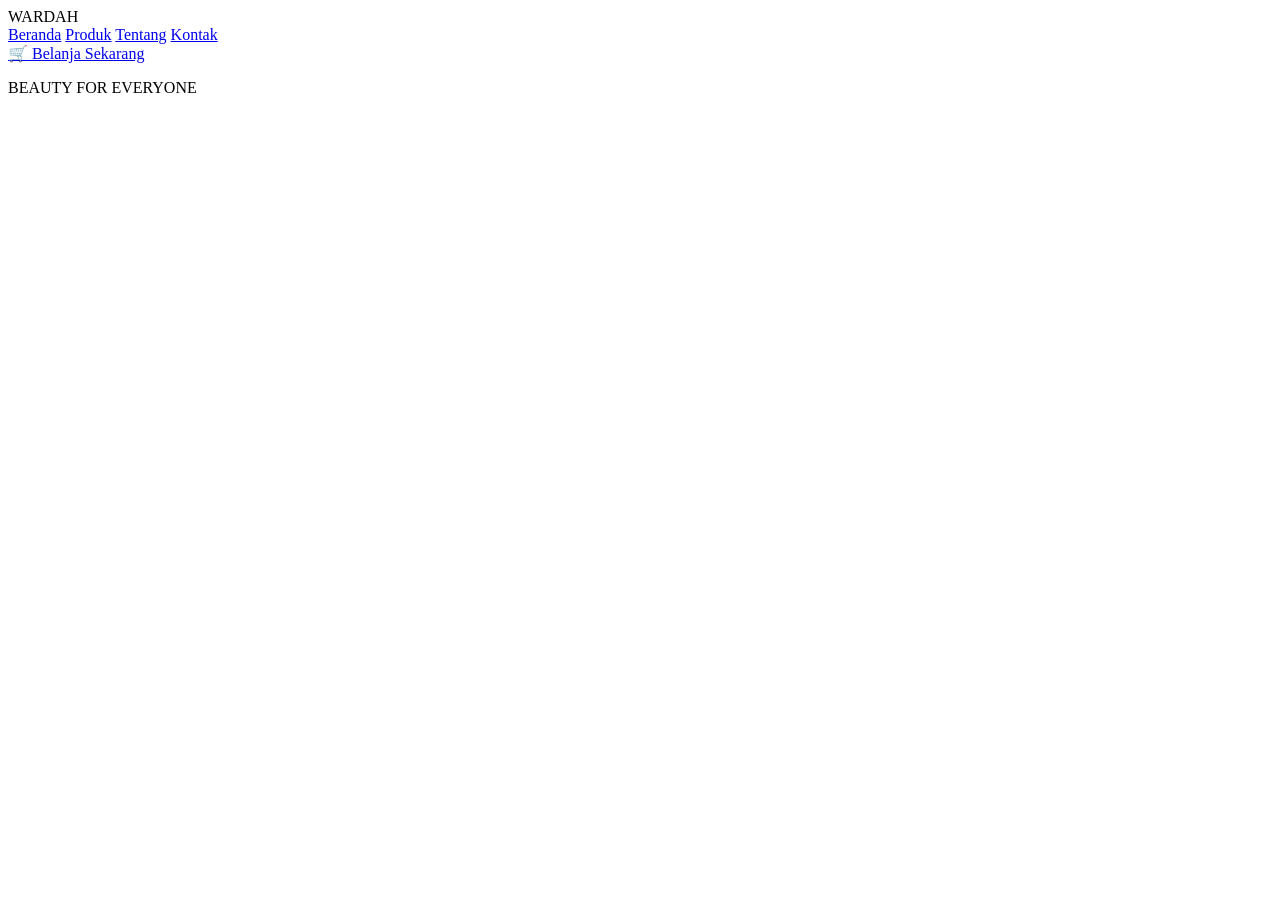
==== index.html @ dcbf93c0 "update file" ====
<!DOCTYPE html>
<html lang="id">
<head>
    <meta charset="UTF-8">
    <meta name="viewport" content="width=device-width, initial-scale=1.0">
    <title>Wardah Beauty - Beranda</title>
    <link rel="stylesheet" href="style.css">
</head>

<body>
    
    <header>
        <div class="logo">WARDAH</div>

        <nav>
            <a href="index.html" class="active">Beranda</a>
            <a href="produk.html">Produk</a> 
            <a href="tentang.html">Tentang</a>
            <a href="kontak.html">Kontak</a>
        </nav>

        <a href="produk.html" class="cari-link">
            🛒 Belanja Sekarang
        </a>
    </header>

    <main>

        <section class="hero">
            <div class="hero-text">
                <p class="subtitle">BEAUTY FOR EVERYONE</p>
            </div>
        </section>
    </main>
</body>
</html>
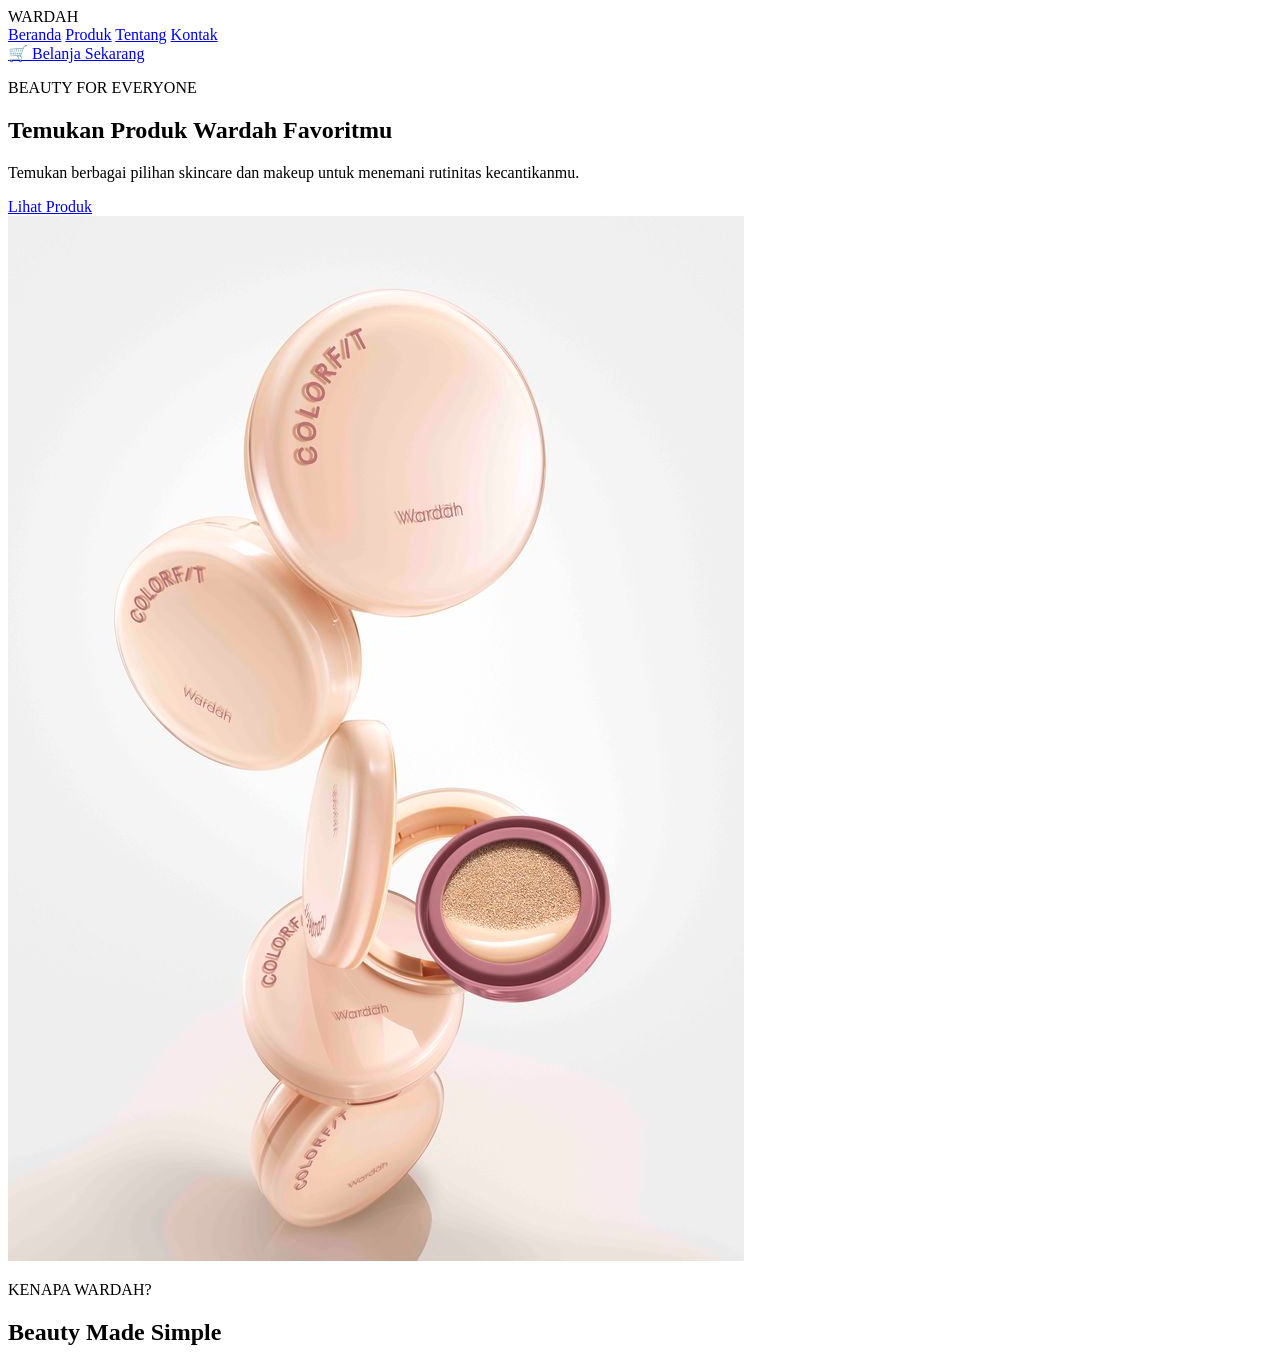
==== commit 2595598c: "update file" ====
--- a/index.html
+++ b/index.html
@@ -29,7 +29,35 @@
         <section class="hero">
             <div class="hero-text">
                 <p class="subtitle">BEAUTY FOR EVERYONE</p>
+
+                <h1>
+                    Temukan Produk
+                    <span>Wardah</span>
+                    Favoritmu
+                </h1>
+
+                <p>
+                    Temukan berbagai pilihan skincare dan makeup
+                    untuk menemani rutinitas kecantikanmu.
+                </p>
+
+                <a href="produk.html" class="main-button">
+                    Lihat Produk
+                </a>
             </div>
+
+            <div class="hero-image">
+                <img src="WardahColorfit.jpg"
+                    alt="Produk Wardah">
+            </div>
+        </section>
+
+        <section class="features">
+            <div class="section-heading">
+                <p>KENAPA WARDAH?</p>
+                <h2>Beauty Made Simple</h2>
+            </div>
+
         </section>
     </main>
 </body>
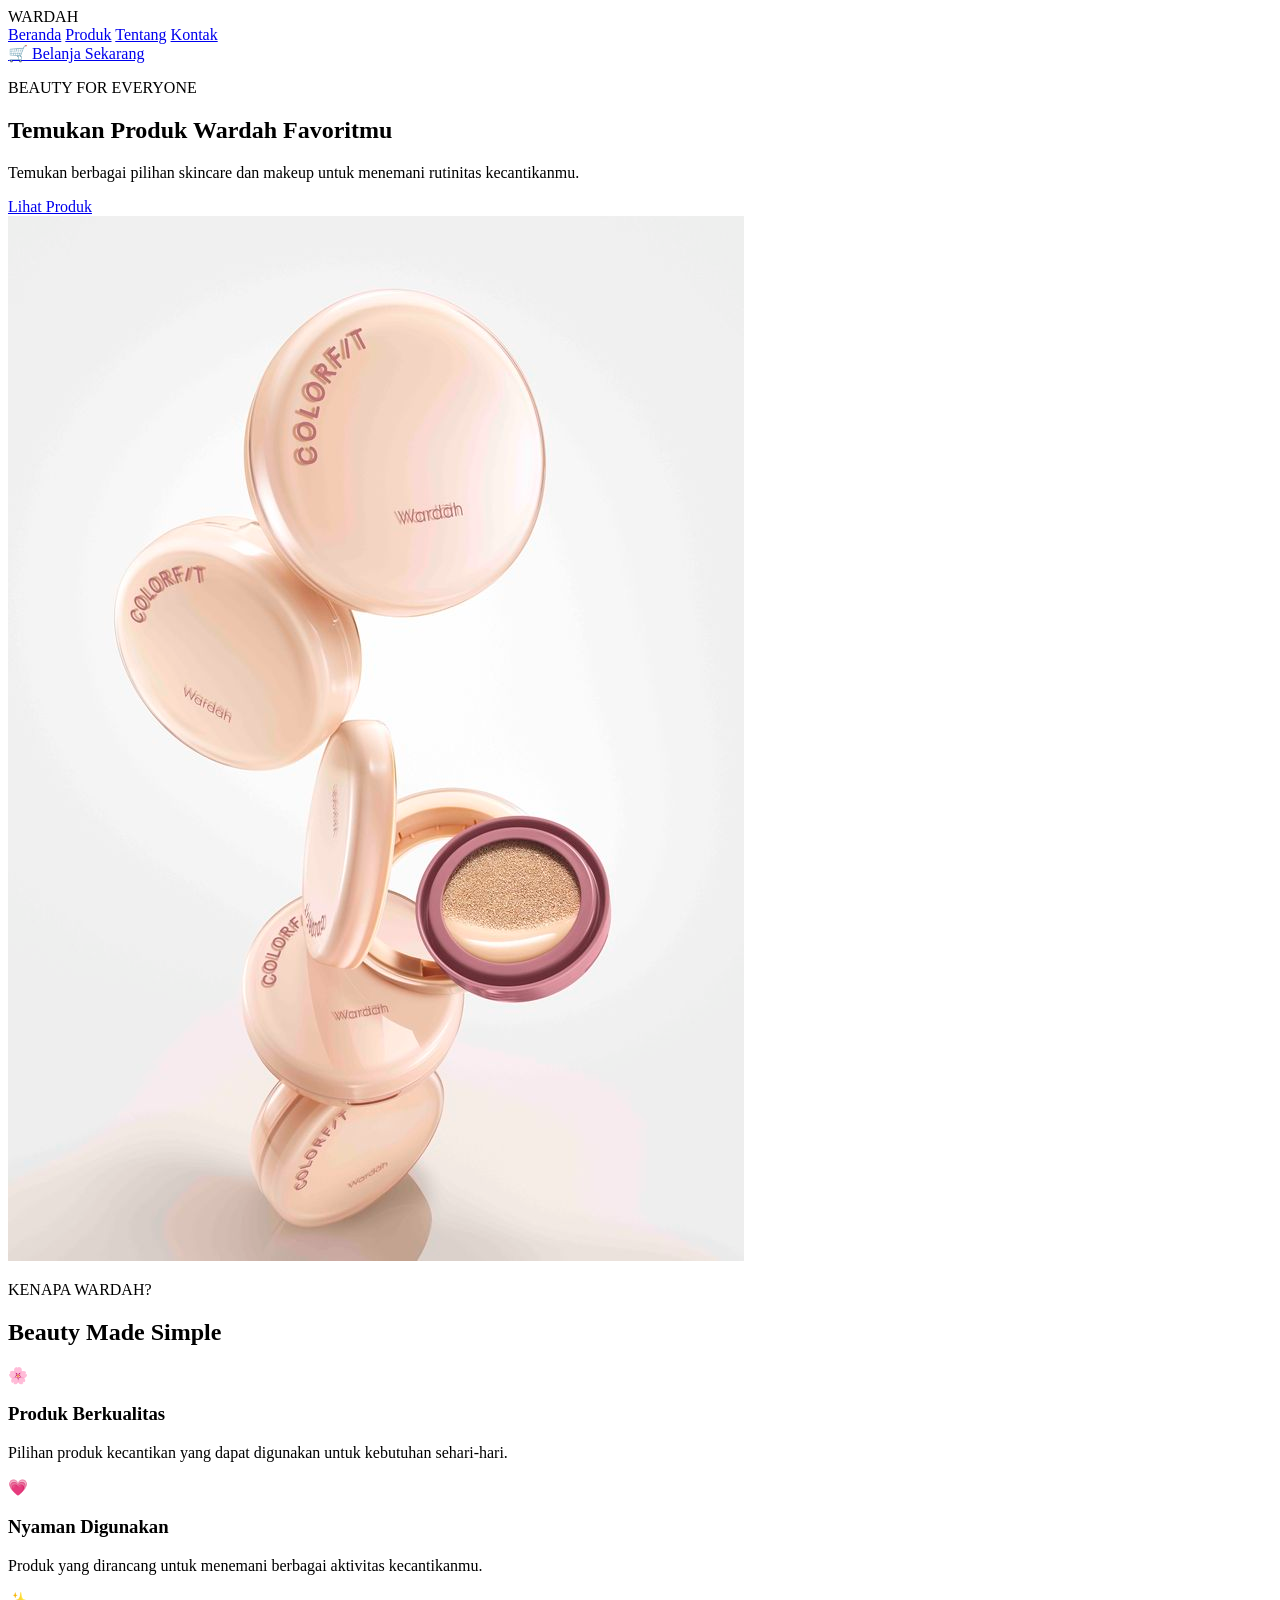
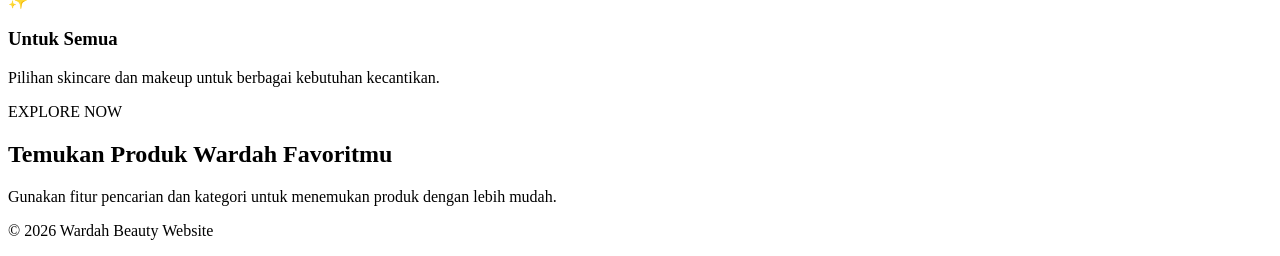
==== commit fbc64320: "update file" ====
--- a/index.html
+++ b/index.html
@@ -58,7 +58,56 @@
                 <h2>Beauty Made Simple</h2>
             </div>
 
+            <div class="feature-list">
+
+                <article class="feature-card">
+                    <div class="feature-icon">🌸</div>
+                    <h3>Produk Berkualitas</h3>
+                    <p>
+                        Pilihan produk kecantikan yang dapat
+                        digunakan untuk kebutuhan sehari-hari.
+                    </p>
+                </article>
+
+                <article class="feature-card">
+                    <div class="feature-icon">💗</div>
+                    <h3>Nyaman Digunakan</h3>
+                    <p>
+                        Produk yang dirancang untuk menemani
+                        berbagai aktivitas kecantikanmu.
+                    </p>
+                </article>
+
+                <article class="feature-card">
+                    <div class="feature-icon">✨</div>
+                    <h3>Untuk Semua</h3>
+                    <p>
+                        Pilihan skincare dan makeup untuk
+                        berbagai kebutuhan kecantikan.
+                    </p>
+                </article>
+
+
+            </div>
         </section>
+
+        <section class="home-promo">
+            <div>
+                <p class="subtitle">EXPLORE NOW</p>
+                <h2>Temukan Produk Wardah Favoritmu</h2>
+                <p>
+                    Gunakan fitur pencarian dan kategori untuk
+                    menemukan produk dengan lebih mudah.
+                </p>
+            </div>
+        </section>
+
     </main>
+
+    <footer>
+        <p>© 2026 Wardah Beauty Website</p>
+    </footer>
+
+    <script src="script.js"></script>
 </body>
 </html>
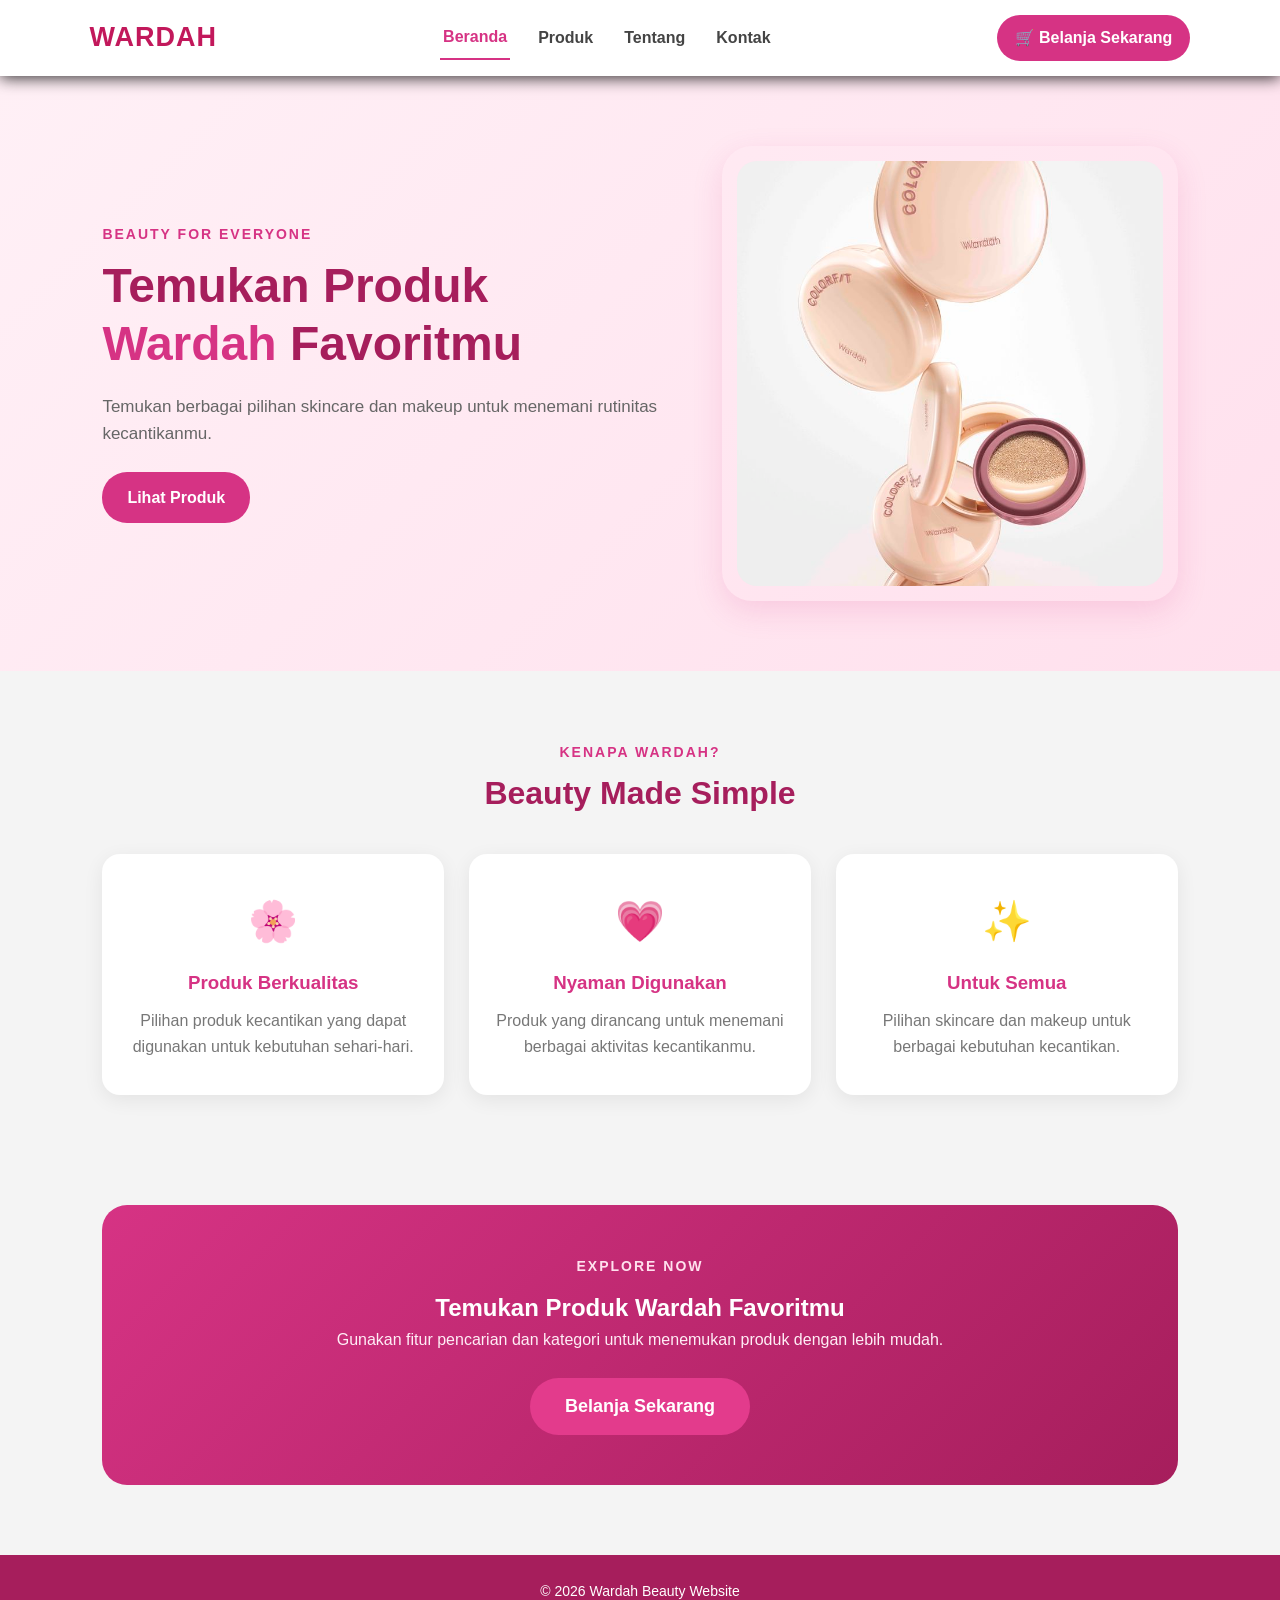
==== commit 49720986: "update file" ====
--- a/index.html
+++ b/index.html
@@ -19,7 +19,7 @@
             <a href="kontak.html">Kontak</a>
         </nav>
 
-        <a href="produk.html" class="cari-link">
+        <a href="produk.html" class="cart-link">
             🛒 Belanja Sekarang
         </a>
     </header>
@@ -99,6 +99,11 @@
                     Gunakan fitur pencarian dan kategori untuk
                     menemukan produk dengan lebih mudah.
                 </p>
+
+                <a href="produk.html" class="promo-button">
+                    Belanja Sekarang
+                </a>
+
             </div>
         </section>
 
--- a/style.css
+++ b/style.css
@@ -0,0 +1,728 @@
+* {
+    margin: 0;
+    padding: 0;
+    box-sizing: border-box;
+}
+
+html {
+    scroll-behavior: smooth;
+}
+
+body {
+    font-family: 'Arial', Helvetica, sans-serif;
+    background-color: #f4f4f4;
+    color: #333;
+    line-height: 1.6;
+}
+
+header {
+    background-color: #ffffff;
+    min-height: 75px;
+    padding: 15px 7%;
+
+    display: flex;
+    align-items: center;
+    justify-content: space-between;
+
+    gap: 25px;
+
+    box-shadow: 0 2px 15px rgba(0, 0, 0, 0.8);
+
+    position: sticky;
+    top: 0;
+    z-index: 100;
+}
+
+.logo {
+    color: #c2185b;
+    font-size: 27px;
+    font-weight: bold;
+    letter-spacing: 1px;
+}
+
+nav {
+    display: flex;
+    align-items: center;
+    justify-content: center;
+    gap: 25px;
+}
+
+nav a {
+    color: #444;
+    text-decoration: none;
+    font-weight: bold;
+    padding: 8px 3px;
+
+    transition: 0.3s;
+}
+
+nav a:hover {
+    color: #d63384;
+}
+
+nav a.active {
+    color: #d63384;
+    border-bottom: 2px solid #d63384;
+}
+
+.cart-link,
+.cart-button {
+    border: none;
+    text-decoration: none;
+    background-color: #d63384;
+    color: white;
+
+    padding: 10px 18px;
+
+    border-radius: 25px;
+
+    font-weight: bold;
+    cursor: pointer;
+
+    transition: 0.3s;
+}
+
+.cart-link:hover,
+.cart-button:hover {
+    background-color: #b02a6f;
+    transform: translateY(-2px);
+}
+
+#cartCount {
+    background-color: white;
+    color: #d63384;
+
+    padding: 2px 7px;
+    margin-left: 4px;
+
+    border-radius: 50%;
+
+    font-size: 12px;
+}
+
+.hero {
+    min-height: 520px;
+
+    padding: 70px 8%;
+
+    display: flex;
+    align-items: center;
+    justify-content: space-between;
+
+    gap: 50px;
+
+    background: linear-gradient(
+        135deg,
+        #fff0f6,
+        #ffe0ed
+    );
+}
+
+.hero-text {
+    max-width: 570px;
+}
+
+.subtitle {
+    color:#d63384;
+    font-size: 14px;
+    font-weight: bold;
+    letter-spacing: 2px;
+
+    margin-bottom: 12px;
+}
+
+.hero-text h1 {
+    color: #a61e5c;
+    font-size: 48px;
+    line-height: 1.2;
+    margin-bottom: 20px;
+}
+
+.hero-text h1 span {
+    color:#d63384;
+}
+
+.hero-text > p:not(.subtitle) {
+    color: #666;
+    font-size: 17px;
+}
+
+.hero-image {
+    width:500px;
+    max-width: 48%;
+    padding: 15px;
+    border-radius:30px;
+    box-shadow: 
+        0 10px 30px rgba(214, 51, 132, 0.15);
+}
+
+.hero-image img {
+    width: 100%;
+    aspect-ratio: 1 / 1;
+
+    display: block;
+
+    object-fit: cover;
+    object-position: center;
+
+    padding: 0;
+    margin: 0;
+
+    border-radius: 20px;
+}
+
+.main-button {
+    display: inline-block;
+    margin-top: 25px;
+    padding: 13px 25px;
+    background-color: #d63384;
+    color: white;
+    text-decoration: none;
+    border: none;
+    border-radius: 25px;
+    font-weight: bold;
+    cursor: pointer;
+    transition: 0.3s;
+}
+
+.main-button:hover {
+    background-color: #b02a6f;
+    transform: translateY(-2px);
+}
+
+.promo-button {
+    display: inline-block;
+    margin-top: 25px;
+    padding: 14px 35px;
+    background-color: #e33b8c;
+    color: white;
+    text-decoration: none;
+    border-radius: 30px;
+    font-size: 18px;
+    font-weight: bold;
+    transition: 0.3s;
+}
+
+.promo-button:hover {
+    background-color: #b02a6f;
+    transform: translateY(-2px);
+}
+
+section {
+    padding: 70px 8%;
+}
+
+.section-heading {
+    text-align: center;
+    margin-bottom: 35px;
+}
+
+.section-heading p {
+    color: #d63384;
+    font-size: 14px;
+    font-weight: bold;
+    letter-spacing: 2px;
+}
+
+.section-heading h2 {
+    color: #a61e5c;
+    font-size: 32px;;
+    margin-top: 5px;
+}
+
+.feature-list {
+    display: grid;
+    grid-template-columns: 
+        repeat(3, 1fr);
+    gap:25px;
+}
+
+.feature-card {
+    background-color: white;
+    padding: 35px 25px;
+    text-align: center;
+    border-radius: 18px;
+    box-shadow: 
+        0 5px 20px rgba(0, 0, 0, 0.07);
+    transition: 0.3s;
+}
+
+.feature-card:hover {
+    transform: translateY(-8px);
+    box-shadow: 
+        0 10px 25px rgba(214, 51, 132, 0.15);
+}
+
+.feature-icon {
+    font-size: 40px;
+    margin-bottom: 15px;
+}
+
+.feature-card h3 {
+    color:#d63384;
+    margin-bottom: 10px;
+}
+
+.feature-card p {
+    color: #777;
+}
+
+.home-promo {
+    background: linear-gradient(
+        135deg,
+        #d63384,
+        #a61e5c
+    );
+    color: white;
+    border-radius: 25px;
+    margin: 40px 8% 70px;
+    padding: 50px;
+    text-align: center;
+}
+
+.home-promo .subtitle {
+    color: #ffe1ee;
+}
+
+.home-promo p:not(.subtitle) {
+    color: #ffeef6;
+}
+
+.page-title {
+    text-align: center;
+    padding: 65px 20px 30px;
+}
+
+.page-title h1 {
+    color: #a61e5c;
+    font-size: 38px;
+    margin-bottom: 8px;
+}
+
+.page-title > p:last-child {
+    color: #777;
+}
+
+.product-section {
+    padding-top: 25px;
+}
+
+.search-box {
+    max-width: 650px;
+    margin: 0 auto 25px;
+}
+
+.search-box input {
+    width: 100%;
+    padding: 15px 20px;
+    border: 2px solid #f3bfd4;
+    border-radius: 30px;
+    background-color: white;
+    font-size: 16px;
+    outline: none;
+    transition: 0.3s;
+}
+
+.search-box input:focus {
+    border-color: #d63384;
+    box-shadow: 
+        0 0 0 4px rgba(214, 51, 132, 0.08);
+} 
+
+.filter {
+    text-align: center;
+    margin-bottom: 25px;
+}
+
+.filter-btn {
+    border:none;
+    padding: 10px 22px;
+    border-radius: 25px;
+    background-color: #f8dce8;
+    color: #a61e5c;
+    font-weight: bold;
+    cursor: pointer;
+    transition: 0.3s;
+}
+
+.filter-btn:hover {
+    background-color: #f1bfd3;
+}
+
+.filter-btn.active {
+    background-color: #d63384;
+    color: white;
+}
+
+.jumlah-produk {
+    text-align: center;
+    color: #777;
+    margin-bottom: 25px;
+}
+
+.product-list {
+    display: grid;
+    grid-template-columns: 
+    repeat(3, 1fr);
+    gap: 25px;
+}
+
+.product-card {
+    background-color: white;
+    padding: 16px;
+    border-radius: 18px;
+    box-shadow: 0 5px 20px rgba(0, 0, 0, 0.07);
+    transition: 0.3s;
+    overflow: hidden;
+}
+
+.product-card:hover {
+    transform: translateX(-7px);
+    box-shadow: 0 12px 25px rgba(214, 51, 132, 0.15);
+}
+
+.product-card img {
+    width: 100%;
+    aspect-ratio: 1 / 1;
+    height: auto;
+    display: block;
+    object-fit: cover;
+    object-position: center;
+    padding: 0;
+    margin: 0 0 15px 0;
+    border-radius: 12px;
+    background-color: #fff4f8;
+}
+
+.product-card .kategori {
+    color: #d63384;
+    text-transform: uppercase;
+    font-size: 12px;
+    font-weight: bold;
+    letter-spacing: 1px;
+}
+
+.product-card h3 {
+    color: #444;
+    font-size: 18px;
+    margin: 7px 0;
+    min-height: 54px;
+}
+
+.harga {
+    color: #b02a6f;
+    font-size: 19px;
+    font-weight: bold;
+}
+
+.product-buttons {
+    display: flex;
+    gap: 8px;
+    margin-top: 15px;
+}
+
+.beli {
+    flex: 1;
+    border: none;
+    padding: 11px;
+    border-radius: 20px;
+    background-color: #d63384;
+    color: white;
+    font-weight: bold;
+    cursor: pointer;
+    transition: 0.3s;
+}
+
+.beli:hover {
+    background-color: #b02a6f;
+}
+
+.favorite {
+    width: 45px;
+    border: none;
+    border-radius: 50%;
+    background-color: #fce4ec;
+    color: #d63384;
+    font-size: 20px;
+    cursor: pointer;
+    transition: 0.3s;
+}
+
+.favorite:hover {
+    transform: scale(1.08);
+}
+
+.favorite.active {
+    background-color: #d63384;
+    color: white;
+}
+
+.produk-kosong {
+    display: none;
+    text-align: center;
+    padding: 40px;
+    color: #999;
+}
+
+.about {
+    display: grid;
+    grid-template-columns: 
+        1fr 1fr;
+    align-items: center;
+    gap: 60px;
+}
+
+.about-image img {
+    width: 100%;
+    height: 430px;
+    object-fit: contain;
+    border-radius: 20px;
+    padding: 20px;
+    box-shadow: 
+        0 5px 20px rgba(0, 0, 0, 0.07);
+}
+
+.about-text h2 {
+    color: #a61e5c;
+    font-size: 35px;
+    margin-bottom: 15px;
+}
+
+.about-text p:not(.subtitle) {
+    color: #666;
+    margin-bottom: 15px;
+}
+
+.about-info {
+    display:grid;
+    grid-template-columns: 
+        repeat(3, 1fr);
+    gap: 25px;
+}
+
+.info-card {
+    text-align: center;
+    background-color: white;
+    padding: 30px;
+    border-radius: 18px;
+    box-shadow: 
+        0 5px 20px rgba(0, 0, 0, 0.07);
+}
+
+.info-card span {
+    font-size: 35px;
+}
+
+.info-card h3 {
+    color: #d63384;
+    margin: 10px 0;
+}
+
+.contact {
+    display: grid;
+    grid-template-columns: 
+        1fr 1fr;
+    gap: 50px;
+}
+
+.contact-info h2 {
+    color: #a61e5c;
+    margin-bottom: 25px;
+}
+
+.contact-item {
+    display: flex;
+    align-items: center;
+    gap: 15px;
+    background-color: white;
+    padding: 18px;
+    margin-bottom: 15px;
+    border-radius: 12px;
+    box-shadow: 
+        0 4px 15px rgba(0, 0, 0, 0.06);
+}
+
+.contact-item h3 {
+    color: #d63384;
+}
+
+.contact-item p {
+    color: #777;
+}
+
+.contact-form {
+    background-color: white;
+    padding: 30px;
+    border-radius: 18px;
+    box-shadow: 
+        0 5px 20px rgba(0, 0, 0, 0.07);
+}
+
+.form-group {
+    margin-bottom: 18px;
+}
+
+.form-group label {
+    display: block;
+    margin-bottom: 6px;
+    font-weight: bold;
+    color: #555;
+}
+
+.form-group input,
+.form-group textarea {
+    width: 100%;
+    padding: 13px;
+    border: 1px solid #ddd;
+    border-radius: 8px;
+    font-family: inherit;
+    font-size: 15px;
+    outline: none;
+    resize: vertical;
+}
+
+.form-group input:focus,
+.form-group textarea:focus {
+    border-color: #d63384;
+    box-shadow: 
+        0 0 0 3px rgba(214, 51, 132, 0.08);
+}
+
+.contact-form .main-button {
+    width: 100%;
+}
+
+footer {
+    background-color: #a61e5c;
+    color: white;
+    text-align: center;
+    padding: 25px;
+    margin-top: 30px;
+}
+
+footer p {
+    font-size: 14px;
+}
+
+@media (max-width: 900px) {
+    
+    header {
+        flex-wrap: wrap;
+        justify-content: center;
+    }
+
+    .hero {
+        flex-direction: column;
+        text-align: center;
+    }
+
+    .hero-text {
+        max-width: 700px;
+    }
+
+    .hero-image {
+        max-width: 70%;
+        width: 400px;
+    }
+
+    .feature-list {
+        grid-template-columns: 1fr;
+    }
+
+    .product-list {
+        grid-template-columns: 
+            repeat(2, 1fr);
+    }
+
+    .about {
+        grid-template-columns: 1fr;
+    }
+
+    .about-image img {
+        height: 350px;
+    }
+
+    .about-info {
+        grid-template-columns: 1fr;
+    }
+
+    .contact {
+        grid-template-columns: 1fr;
+    }
+}
+
+@media (max-width: 600px) {
+
+    header {
+        padding: 15px 5%;
+        flex-direction: column;
+        gap: 12px;
+    }
+
+    nav {
+        flex-wrap: wrap;
+        gap: 12px;
+    }
+
+    nav a {
+        font-size: 14px;
+    }
+
+    .cart-link,
+    .cart-button {
+        font-size: 14px;
+    }
+
+    .hero {
+        padding: 50px 6%;
+    }
+
+    .hero-text h1 {
+        font-size: 35px;
+    }
+
+    .hero-image {
+        max-width: 100%;
+    }
+
+    .hero-image img {
+        height: 300px;
+    }
+
+    section {
+        padding: 50px 6%;
+    }
+
+    .page-title {
+        padding: 50px 20px 20px;
+    }
+
+    .page-title h1 {
+        font-size: 30px;
+    }
+
+    .product-list {
+        grid-template-columns: 1fr;
+    }
+
+    .product-card img {
+        height: 280px;
+    }
+
+    .home-promo {
+        margin: 20px 6% 50px;
+        padding: 35px 20px;
+    }
+
+    .home-promo h2 {
+        font-size: 25px;
+    }
+
+    .about-text h2 {
+        font-size: 28px;
+    }
+
+    .contact-form {
+        padding: 20px;
+    }
+}
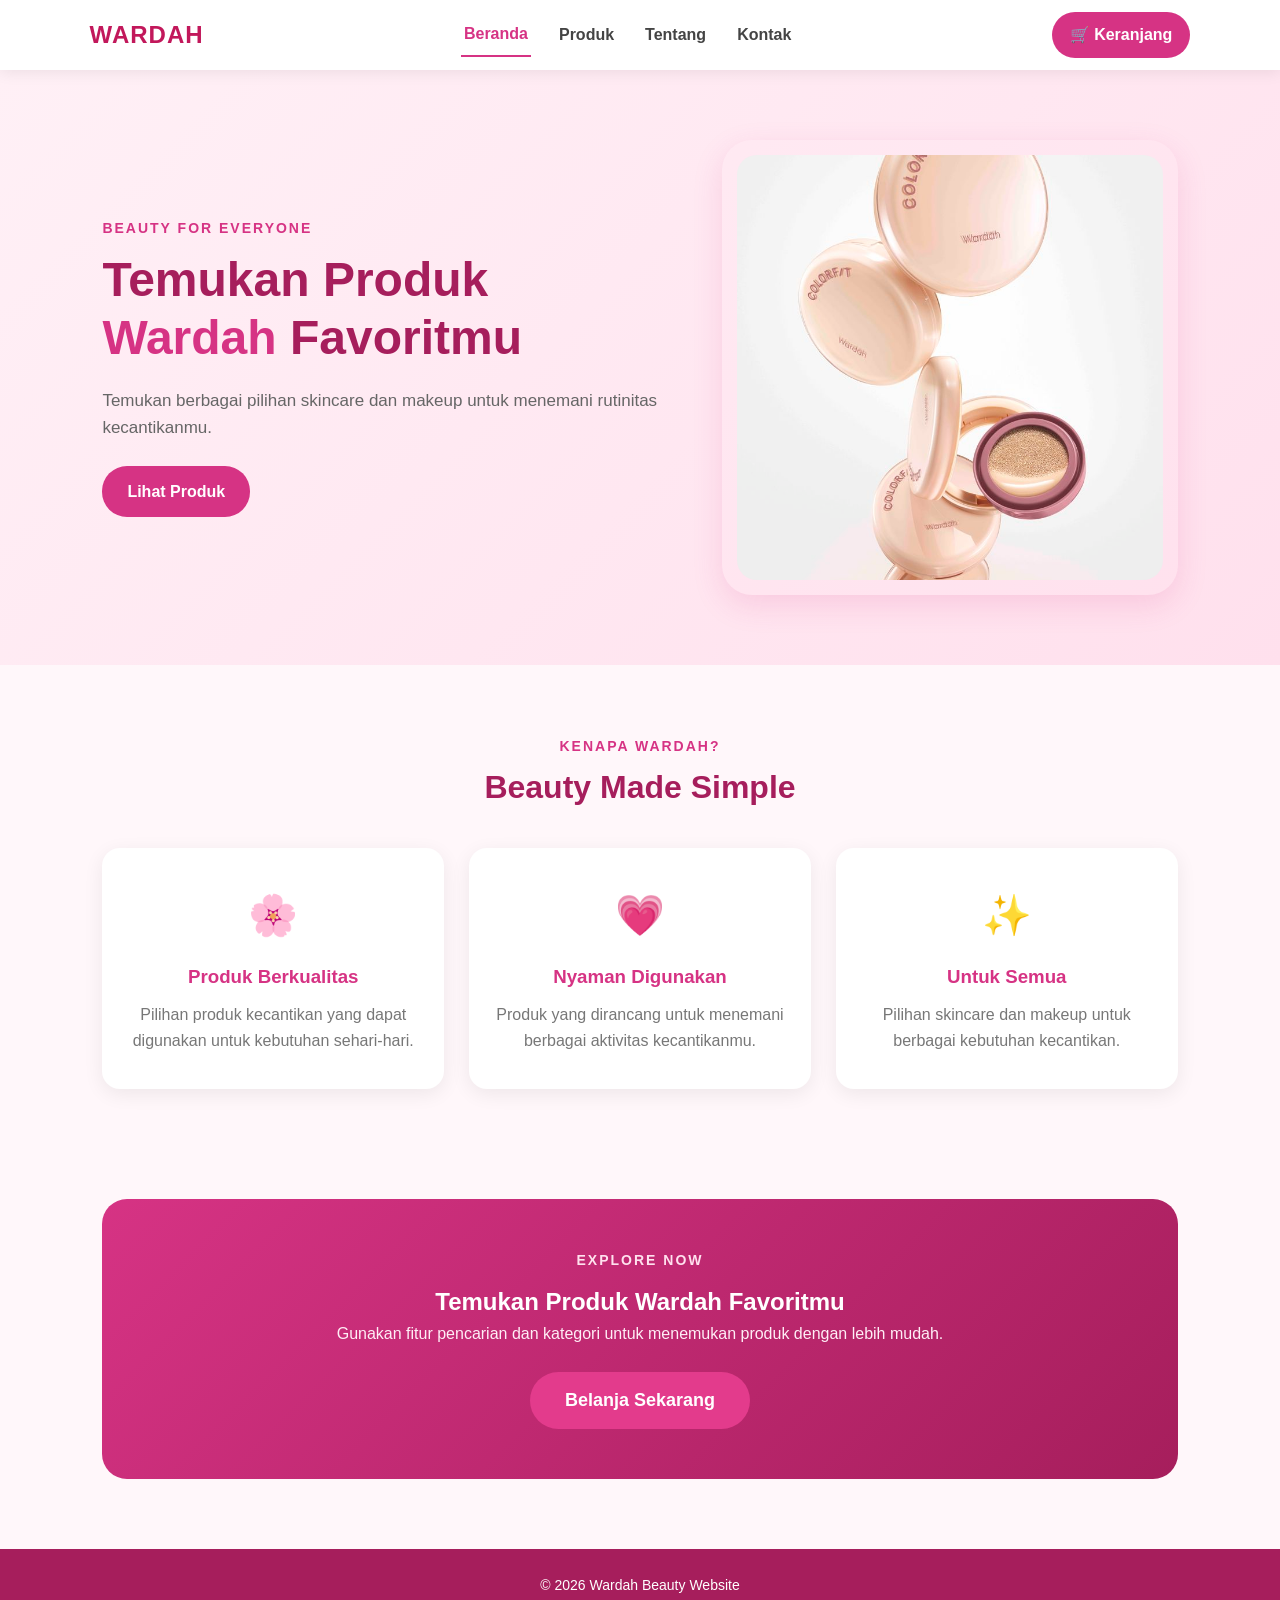
==== commit 987a10e3: "update file" ====
--- a/index.html
+++ b/index.html
@@ -20,7 +20,7 @@
         </nav>
 
         <a href="produk.html" class="cart-link">
-            🛒 Belanja Sekarang
+            🛒 Keranjang
         </a>
     </header>
 
--- a/style.css
+++ b/style.css
@@ -10,15 +10,15 @@
 
 body {
     font-family: 'Arial', Helvetica, sans-serif;
-    background-color: #f4f4f4;
+    background-color: #fff7fa;
     color: #333;
     line-height: 1.6;
 }
 
 header {
     background-color: #ffffff;
-    min-height: 75px;
-    padding: 15px 7%;
+    min-height: 68px;
+    padding: 12px 7%;
 
     display: flex;
     align-items: center;
@@ -26,7 +26,7 @@
 
     gap: 25px;
 
-    box-shadow: 0 2px 15px rgba(0, 0, 0, 0.8);
+    box-shadow: 0 2px 15px rgba(0, 0, 0, 0.08);
 
     position: sticky;
     top: 0;
@@ -35,7 +35,7 @@
 
 .logo {
     color: #c2185b;
-    font-size: 27px;
+    font-size: 24px;
     font-weight: bold;
     letter-spacing: 1px;
 }
